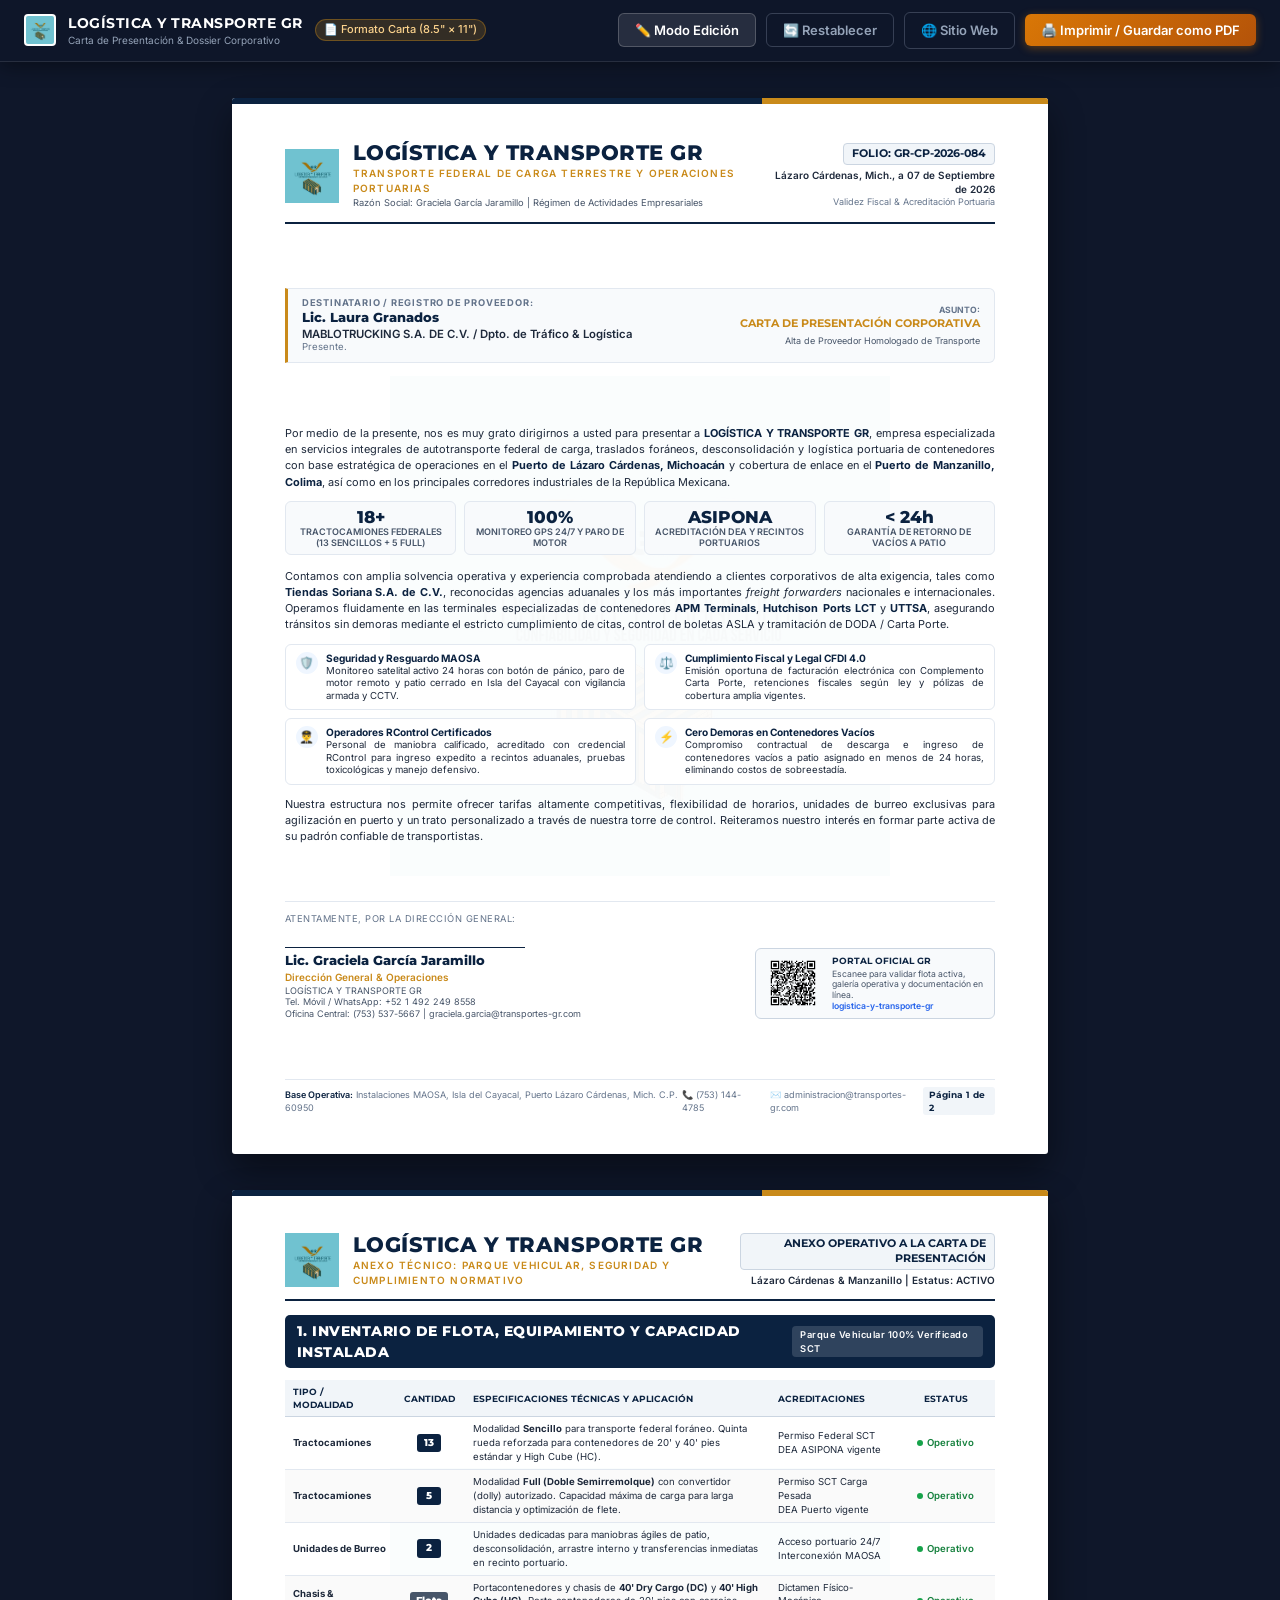
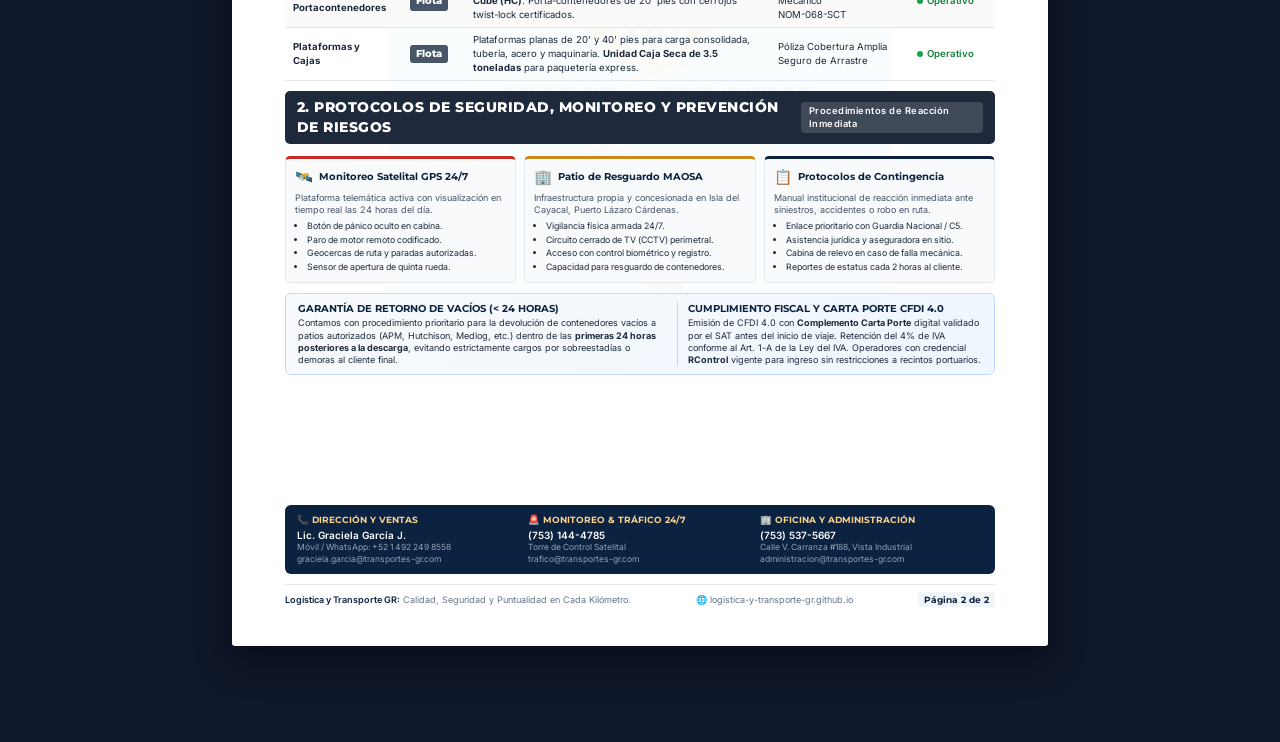
==== carta-presentacion.html @ 964f9970 "feat: agregar carta de presentacion corporativa y dossier operativo en formato carta para PDF" ====
<!DOCTYPE html>
<html lang="es">
<head>
  <meta charset="UTF-8">
  <meta name="viewport" content="width=device-width, initial-scale=1.0">
  <title>Carta de Presentación y Dossier Ejecutivo - Logística y Transporte GR</title>
  <link rel="preconnect" href="https://fonts.googleapis.com">
  <link rel="preconnect" href="https://fonts.gstatic.com" crossorigin>
  <link href="https://fonts.googleapis.com/css2?family=Inter:wght@300;400;500;600;700;800&family=Montserrat:wght@500;600;700;800;900&display=swap" rel="stylesheet">
  <style>
    /* =========================================================
       RESET & BASE SCREEN STYLES
       ========================================================= */
    *, *::before, *::after {
      box-sizing: border-box;
      margin: 0;
      padding: 0;
    }

    :root {
      --primary-navy: #0b2240;
      --primary-dark: #071527;
      --accent-gold: #c98a1a;
      --accent-gold-light: #fef3c7;
      --accent-red: #c92a2a;
      --slate-dark: #1e293b;
      --slate-medium: #475569;
      --slate-light: #64748b;
      --slate-border: #e2e8f0;
      --bg-light: #f8fafc;
      --bg-white: #ffffff;
      --font-heading: 'Montserrat', sans-serif;
      --font-body: 'Inter', -apple-system, BlinkMacSystemFont, 'Segoe UI', Roboto, sans-serif;
    }

    body {
      font-family: var(--font-body);
      color: var(--slate-dark);
      background-color: #0f172a;
      line-height: 1.45;
      font-size: 9.5pt;
      -webkit-font-smoothing: antialiased;
      -moz-osx-font-smoothing: grayscale;
      padding-bottom: 60px;
    }

    /* =========================================================
       FLOATING INTERACTIVE TOOLBAR (NO PRINT)
       ========================================================= */
    .toolbar-container {
      position: sticky;
      top: 0;
      z-index: 1000;
      background: rgba(15, 23, 42, 0.95);
      backdrop-filter: blur(12px);
      border-bottom: 1px solid rgba(255, 255, 255, 0.1);
      padding: 12px 24px;
      display: flex;
      justify-content: space-between;
      align-items: center;
      box-shadow: 0 4px 20px rgba(0,0,0,0.4);
    }

    .toolbar-brand {
      display: flex;
      align-items: center;
      gap: 12px;
      color: #ffffff;
    }

    .toolbar-brand img {
      height: 32px;
      border-radius: 4px;
      background: white;
      padding: 2px;
    }

    .toolbar-brand-text {
      font-family: var(--font-heading);
      font-weight: 700;
      font-size: 14px;
      letter-spacing: 0.5px;
    }

    .toolbar-brand-badge {
      font-size: 11px;
      background: rgba(201, 138, 26, 0.2);
      color: #fbd38d;
      border: 1px solid rgba(201, 138, 26, 0.4);
      padding: 2px 8px;
      border-radius: 12px;
      font-weight: 500;
    }

    .toolbar-actions {
      display: flex;
      align-items: center;
      gap: 10px;
    }

    .btn {
      display: inline-flex;
      align-items: center;
      gap: 8px;
      font-family: var(--font-body);
      font-size: 13px;
      font-weight: 600;
      padding: 8px 16px;
      border-radius: 6px;
      cursor: pointer;
      transition: all 0.2s ease;
      border: none;
      text-decoration: none;
    }

    .btn-primary {
      background: linear-gradient(135deg, #d97706 0%, #b45309 100%);
      color: #ffffff;
      box-shadow: 0 2px 8px rgba(217, 119, 6, 0.4);
    }

    .btn-primary:hover {
      background: linear-gradient(135deg, #f59e0b 0%, #d97706 100%);
      transform: translateY(-1px);
      box-shadow: 0 4px 12px rgba(217, 119, 6, 0.5);
    }

    .btn-secondary {
      background: rgba(255, 255, 255, 0.1);
      color: #ffffff;
      border: 1px solid rgba(255, 255, 255, 0.2);
    }

    .btn-secondary:hover {
      background: rgba(255, 255, 255, 0.18);
      border-color: rgba(255, 255, 255, 0.35);
    }

    .btn-outline {
      background: transparent;
      color: #94a3b8;
      border: 1px solid rgba(148, 163, 184, 0.3);
    }

    .btn-outline:hover {
      color: #ffffff;
      border-color: #ffffff;
    }

    .edit-mode-active {
      background: #16a34a !important;
      color: white !important;
      border-color: #22c55e !important;
    }

    /* =========================================================
       PAGE WRAPPER & LETTER SHEET SPECIFICATION
       ========================================================= */
    .document-viewport {
      display: flex;
      flex-direction: column;
      align-items: center;
      gap: 36px;
      padding: 36px 16px;
    }

    /* Exact US Letter dimensions: 8.5 in x 11 in (215.9mm x 279.4mm) */
    .sheet {
      width: 8.5in;
      height: 11in;
      min-height: 11in;
      max-height: 11in;
      background: var(--bg-white);
      box-shadow: 0 15px 35px rgba(0, 0, 0, 0.45);
      border-radius: 3px;
      position: relative;
      display: flex;
      flex-direction: column;
      box-sizing: border-box;
      padding: 0.45in 0.55in 0.4in 0.55in;
      overflow: hidden;
    }

    /* Elegant top decorative stripe */
    .sheet::before {
      content: '';
      position: absolute;
      top: 0;
      left: 0;
      right: 0;
      height: 6px;
      background: linear-gradient(90deg, var(--primary-navy) 0%, var(--primary-navy) 65%, var(--accent-gold) 65%, var(--accent-gold) 100%);
    }

    /* Watermark logo on background */
    .watermark {
      position: absolute;
      top: 50%;
      left: 50%;
      transform: translate(-50%, -50%);
      width: 500px;
      opacity: 0.028;
      pointer-events: none;
      z-index: 0;
    }

    .sheet-content {
      position: relative;
      z-index: 1;
      height: 100%;
      display: flex;
      flex-direction: column;
      justify-content: space-between;
    }

    /* =========================================================
       SHARED HEADER COMPONENT
       ========================================================= */
    .header-block {
      display: flex;
      justify-content: space-between;
      align-items: center;
      border-bottom: 2px solid var(--primary-navy);
      padding-bottom: 12px;
      margin-bottom: 14px;
    }

    .header-logo-group {
      display: flex;
      align-items: center;
      gap: 14px;
    }

    .header-logo {
      height: 54px;
      width: auto;
      object-fit: contain;
    }

    .header-company-info h1 {
      font-family: var(--font-heading);
      font-size: 16pt;
      font-weight: 800;
      color: var(--primary-navy);
      letter-spacing: 0.5px;
      line-height: 1.1;
    }

    .header-company-info .subtitle {
      font-size: 7.5pt;
      font-weight: 600;
      text-transform: uppercase;
      letter-spacing: 1.2px;
      color: var(--accent-gold);
      margin-top: 2px;
    }

    .header-company-info .regime {
      font-size: 7pt;
      color: var(--slate-medium);
      margin-top: 1px;
    }

    .header-meta {
      text-align: right;
      font-size: 7.5pt;
      line-height: 1.35;
      color: var(--slate-medium);
    }

    .header-meta .folio-badge {
      display: inline-block;
      font-family: var(--font-heading);
      font-weight: 700;
      font-size: 8pt;
      color: var(--primary-navy);
      background: #f1f5f9;
      border: 1px solid #cbd5e1;
      border-radius: 4px;
      padding: 3px 8px;
      margin-bottom: 4px;
    }

    .header-meta .date-text {
      color: var(--slate-dark);
      font-weight: 600;
    }

    /* =========================================================
       PAGE 1: CARTA FORMAL DE PRESENTACIÓN
       ========================================================= */
    .recipient-card {
      background: #f8fafc;
      border-left: 3px solid var(--accent-gold);
      border-top: 1px solid var(--slate-border);
      border-right: 1px solid var(--slate-border);
      border-bottom: 1px solid var(--slate-border);
      border-radius: 0 6px 6px 0;
      padding: 8px 14px;
      margin-bottom: 12px;
      display: flex;
      justify-content: space-between;
      align-items: center;
    }

    .recipient-info {
      font-size: 8.5pt;
      line-height: 1.3;
    }

    .recipient-info .title {
      font-size: 7pt;
      text-transform: uppercase;
      letter-spacing: 0.8px;
      font-weight: 700;
      color: var(--slate-light);
    }

    .recipient-info .name {
      font-family: var(--font-heading);
      font-size: 10pt;
      font-weight: 800;
      color: var(--primary-navy);
    }

    .recipient-info .company {
      font-weight: 600;
      color: var(--slate-dark);
    }

    .subject-badge {
      text-align: right;
      font-size: 7.5pt;
    }

    .subject-badge .label {
      font-size: 6.5pt;
      text-transform: uppercase;
      font-weight: 700;
      color: var(--slate-light);
    }

    .subject-badge .val {
      font-family: var(--font-heading);
      font-weight: 700;
      color: var(--accent-gold);
      font-size: 8pt;
    }

    /* Letter Body Typography */
    .letter-body {
      font-size: 8.2pt;
      line-height: 1.48;
      color: #1e293b;
      text-align: justify;
      display: flex;
      flex-direction: column;
      gap: 7px;
    }

    .letter-body p strong {
      color: var(--primary-navy);
      font-weight: 700;
    }

    /* Highlights 4-column strip */
    .metrics-strip {
      display: grid;
      grid-template-columns: repeat(4, 1fr);
      gap: 8px;
      margin: 4px 0 6px 0;
    }

    .metric-card {
      background: #f8fafc;
      border: 1px solid #e2e8f0;
      border-radius: 6px;
      padding: 6px 8px;
      text-align: center;
    }

    .metric-card .num {
      font-family: var(--font-heading);
      font-size: 13pt;
      font-weight: 800;
      color: var(--primary-navy);
      line-height: 1;
    }

    .metric-card .lbl {
      font-size: 6.8pt;
      font-weight: 600;
      color: var(--slate-medium);
      text-transform: uppercase;
      margin-top: 2px;
      line-height: 1.15;
    }

    /* Key Competencies 2-column Grid */
    .competencies-box {
      display: grid;
      grid-template-columns: 1fr 1fr;
      gap: 8px;
      margin: 4px 0;
    }

    .competency-item {
      display: flex;
      align-items: flex-start;
      gap: 8px;
      background: #ffffff;
      border: 1px solid #e2e8f0;
      border-radius: 6px;
      padding: 7px 10px;
    }

    .competency-icon {
      flex-shrink: 0;
      width: 22px;
      height: 22px;
      background: #eff6ff;
      color: var(--primary-navy);
      border-radius: 50%;
      display: flex;
      align-items: center;
      justify-content: center;
      font-size: 9pt;
      font-weight: bold;
    }

    .competency-text {
      font-size: 7.2pt;
      line-height: 1.3;
    }

    .competency-text strong {
      display: block;
      color: var(--primary-navy);
      font-size: 7.6pt;
      font-weight: 700;
    }

    /* Signature & Validation QR Section */
    .auth-section {
      display: flex;
      justify-content: space-between;
      align-items: flex-end;
      border-top: 1px solid var(--slate-border);
      padding-top: 10px;
      margin-top: 6px;
    }

    .signature-container {
      flex: 1;
    }

    .signature-statement {
      font-size: 7pt;
      color: var(--slate-light);
      margin-bottom: 22px;
      text-transform: uppercase;
      letter-spacing: 0.5px;
    }

    .signature-line {
      width: 240px;
      border-top: 1.5px solid var(--primary-navy);
      margin-bottom: 4px;
    }

    .signee-name {
      font-family: var(--font-heading);
      font-size: 9.5pt;
      font-weight: 800;
      color: var(--primary-navy);
    }

    .signee-title {
      font-size: 7.5pt;
      font-weight: 600;
      color: var(--accent-gold);
    }

    .signee-sub {
      font-size: 6.8pt;
      color: var(--slate-medium);
      line-height: 1.25;
    }

    .qr-verification-box {
      display: flex;
      align-items: center;
      gap: 12px;
      background: #f8fafc;
      border: 1px solid #cbd5e1;
      border-radius: 6px;
      padding: 6px 10px;
      max-width: 240px;
    }

    .qr-verification-box img {
      width: 54px;
      height: 54px;
      flex-shrink: 0;
    }

    .qr-info {
      font-size: 6.5pt;
      line-height: 1.25;
      color: var(--slate-medium);
    }

    .qr-info strong {
      display: block;
      font-family: var(--font-heading);
      color: var(--primary-navy);
      font-size: 7pt;
      margin-bottom: 2px;
      text-transform: uppercase;
    }

    /* =========================================================
       PAGE 2: DOSSIER TÉCNICO Y SEGURIDAD
       ========================================================= */
    .dossier-title-bar {
      display: flex;
      justify-content: space-between;
      align-items: center;
      background: var(--primary-navy);
      color: #ffffff;
      padding: 6px 12px;
      border-radius: 5px;
      margin-bottom: 12px;
    }

    .dossier-title-bar h2 {
      font-family: var(--font-heading);
      font-size: 10.5pt;
      font-weight: 800;
      letter-spacing: 0.5px;
      text-transform: uppercase;
    }

    .dossier-title-bar span {
      font-size: 7pt;
      font-weight: 600;
      background: rgba(255, 255, 255, 0.15);
      padding: 2px 8px;
      border-radius: 4px;
      letter-spacing: 0.5px;
    }

    .section-headline {
      display: flex;
      align-items: center;
      gap: 8px;
      font-family: var(--font-heading);
      font-size: 8.5pt;
      font-weight: 800;
      color: var(--primary-navy);
      text-transform: uppercase;
      letter-spacing: 0.5px;
      margin-bottom: 6px;
      border-left: 3px solid var(--accent-gold);
      padding-left: 6px;
    }

    /* Equipment Table */
    .fleet-table {
      width: 100%;
      border-collapse: collapse;
      font-size: 7.2pt;
      margin-bottom: 10px;
    }

    .fleet-table th {
      background: #f1f5f9;
      color: var(--primary-navy);
      font-family: var(--font-heading);
      font-weight: 700;
      text-align: left;
      padding: 5px 8px;
      border-bottom: 1.5px solid #cbd5e1;
      text-transform: uppercase;
      font-size: 6.8pt;
    }

    .fleet-table td {
      padding: 5px 8px;
      border-bottom: 1px solid #e2e8f0;
      vertical-align: middle;
    }

    .fleet-table tr:nth-child(even) td {
      background: #fafafa;
    }

    .fleet-table .qty-badge {
      font-family: var(--font-heading);
      font-weight: 800;
      color: #ffffff;
      background: var(--primary-navy);
      padding: 2px 6px;
      border-radius: 3px;
      font-size: 7.5pt;
      display: inline-block;
      min-width: 24px;
      text-align: center;
    }

    .fleet-table .status-active {
      display: inline-flex;
      align-items: center;
      gap: 4px;
      color: #15803d;
      font-weight: 600;
    }

    .fleet-table .status-active::before {
      content: '';
      width: 6px;
      height: 6px;
      border-radius: 50%;
      background: #16a34a;
    }

    /* Protocols 3-column Grid */
    .protocols-grid {
      display: grid;
      grid-template-columns: repeat(3, 1fr);
      gap: 8px;
      margin-bottom: 10px;
    }

    .protocol-card {
      background: #f8fafc;
      border: 1px solid #e2e8f0;
      border-top: 3px solid var(--primary-navy);
      border-radius: 5px;
      padding: 8px 9px;
    }

    .protocol-card.accent {
      border-top-color: var(--accent-gold);
    }

    .protocol-card.security {
      border-top-color: var(--accent-red);
    }

    .protocol-header {
      display: flex;
      align-items: center;
      gap: 6px;
      margin-bottom: 4px;
    }

    .protocol-header .icon {
      font-size: 11pt;
    }

    .protocol-header h4 {
      font-family: var(--font-heading);
      font-size: 7.8pt;
      font-weight: 700;
      color: var(--primary-navy);
      line-height: 1.1;
    }

    .protocol-card p {
      font-size: 6.8pt;
      color: var(--slate-medium);
      line-height: 1.35;
      margin-top: 2px;
    }

    .protocol-card ul {
      margin-top: 4px;
      padding-left: 12px;
      font-size: 6.6pt;
      color: var(--slate-dark);
      line-height: 1.3;
    }

    .protocol-card ul li {
      margin-bottom: 2px;
    }

    /* Compliance & Operations Banner */
    .compliance-banner {
      background: linear-gradient(135deg, #f8fafc 0%, #eff6ff 100%);
      border: 1px solid #bfdbfe;
      border-radius: 6px;
      padding: 8px 12px;
      margin-bottom: 10px;
      display: grid;
      grid-template-columns: 1.2fr 1fr;
      gap: 12px;
      align-items: center;
    }

    .compliance-item {
      font-size: 6.8pt;
      line-height: 1.35;
      color: var(--slate-dark);
    }

    .compliance-item h5 {
      font-family: var(--font-heading);
      font-size: 7.5pt;
      font-weight: 700;
      color: var(--primary-navy);
      text-transform: uppercase;
      margin-bottom: 2px;
    }

    /* Emergency Contacts Grid */
    .contacts-grid {
      display: grid;
      grid-template-columns: repeat(3, 1fr);
      gap: 8px;
      background: #0b2240;
      color: #ffffff;
      padding: 9px 12px;
      border-radius: 6px;
      margin-top: auto;
    }

    .contact-col {
      font-size: 6.8pt;
      line-height: 1.35;
    }

    .contact-col .role {
      font-family: var(--font-heading);
      font-size: 7pt;
      font-weight: 700;
      color: #fbd38d;
      text-transform: uppercase;
      margin-bottom: 2px;
      display: flex;
      align-items: center;
      gap: 4px;
    }

    .contact-col .val {
      font-size: 7.5pt;
      font-weight: 600;
      color: #ffffff;
    }

    .contact-col .sub {
      color: #94a3b8;
      font-size: 6.4pt;
    }

    /* =========================================================
       FOOTER COMPONENT (BOTH PAGES)
       ========================================================= */
    .sheet-footer {
      border-top: 1px solid var(--slate-border);
      padding-top: 7px;
      margin-top: 10px;
      display: flex;
      justify-content: space-between;
      align-items: center;
      font-size: 6.8pt;
      color: var(--slate-light);
    }

    .sheet-footer strong {
      color: var(--primary-navy);
      font-weight: 600;
    }

    .footer-links {
      display: flex;
      gap: 12px;
    }

    .footer-links a {
      color: var(--slate-light);
      text-decoration: none;
    }

    .page-number {
      font-family: var(--font-heading);
      font-weight: 700;
      color: var(--primary-navy);
      background: #f1f5f9;
      padding: 1px 6px;
      border-radius: 3px;
    }

    /* =========================================================
       INLINE EDITABLE STYLING
       ========================================================= */
    [contenteditable="true"] {
      outline: 1.5px dashed #3b82f6 !important;
      background-color: rgba(59, 130, 246, 0.05) !important;
      border-radius: 3px;
      padding: 1px 4px;
      cursor: text;
    }

    /* =========================================================
       PRINT CONFIGURATION (EXACT 2 PAGES LETTER NO MARGIN BLEED)
       ========================================================= */
    @media print {
      @page {
        size: letter portrait;
        margin: 0;
      }

      html, body {
        background: #ffffff !important;
        margin: 0 !important;
        padding: 0 !important;
        width: 8.5in !important;
        height: auto !important;
        -webkit-print-color-adjust: exact !important;
        print-color-adjust: exact !important;
      }

      .no-print {
        display: none !important;
      }

      .document-viewport {
        padding: 0 !important;
        gap: 0 !important;
        width: 8.5in !important;
      }

      .sheet {
        width: 8.5in !important;
        height: 11in !important;
        min-height: 11in !important;
        max-height: 11in !important;
        box-shadow: none !important;
        border-radius: 0 !important;
        page-break-after: always !important;
        page-break-inside: avoid !important;
        padding: 0.45in 0.55in 0.4in 0.55in !important;
        margin: 0 !important;
        overflow: hidden !important;
      }

      .sheet:last-of-type {
        page-break-after: auto !important;
      }

      [contenteditable="true"] {
        outline: none !important;
        background-color: transparent !important;
        padding: 0 !important;
      }
    }
  </style>
</head>
<body>

  <!-- =========================================================
       FLOATING INTERACTIVE CONTROLS (NO PRINT)
       ========================================================= -->
  <header class="toolbar-container no-print">
    <div class="toolbar-brand">
      <img src="images/LOGO.jpg" alt="Logo GR">
      <div>
        <div class="toolbar-brand-text">LOGÍSTICA Y TRANSPORTE GR</div>
        <div style="font-size: 10px; color: #94a3b8;">Carta de Presentación &amp; Dossier Corporativo</div>
      </div>
      <span class="toolbar-brand-badge">📄 Formato Carta (8.5&quot; × 11&quot;)</span>
    </div>

    <div class="toolbar-actions">
      <button id="btn-edit" class="btn btn-secondary" onclick="toggleEditMode()" title="Haga clic para editar datos de cliente, fecha o folio directamente en pantalla">
        ✏️ Modo Edición
      </button>
      <button class="btn btn-outline" onclick="resetToDefaults()" title="Restablecer textos por defecto">
        🔄 Restablecer
      </button>
      <a href="https://logistica-y-transporte-gr.github.io/LOGISTICA-Y-TRANSPORTE-GR/" target="_blank" class="btn btn-outline" title="Visitar sitio oficial">
        🌐 Sitio Web
      </a>
      <button class="btn btn-primary" onclick="window.print()" title="Imprimir en hoja membretada o Guardar como PDF">
        🖨️ Imprimir / Guardar como PDF
      </button>
    </div>
  </header>

  <!-- =========================================================
       DOCUMENT CONTAINER
       ========================================================= -->
  <main class="document-viewport">

    <!-- =======================================================
         PÁGINA 1: CARTA FORMAL DE PRESENTACIÓN
         ======================================================= -->
    <article class="sheet" id="page-1">
      <img src="images/LOGO.jpg" class="watermark" alt="Marca de agua">
      <div class="sheet-content">

        <!-- HEADER INSTITUCIONAL -->
        <header class="header-block">
          <div class="header-logo-group">
            <img src="images/LOGO.jpg" alt="Logo GR" class="header-logo">
            <div class="header-company-info">
              <h1>LOGÍSTICA Y TRANSPORTE GR</h1>
              <div class="subtitle">Transporte Federal de Carga Terrestre y Operaciones Portuarias</div>
              <div class="regime">Razón Social: Graciela García Jaramillo | Régimen de Actividades Empresariales</div>
            </div>
          </div>
          <div class="header-meta">
            <div><span class="folio-badge editable" id="doc-folio">FOLIO: GR-CP-2026-084</span></div>
            <div class="date-text editable" id="doc-date">Lázaro Cárdenas, Mich., a 07 de Septiembre de 2026</div>
            <div style="font-size: 6.8pt; color: #64748b;">Validez Fiscal &amp; Acreditación Portuaria</div>
          </div>
        </header>

        <!-- DESTINATARIO Y ASUNTO -->
        <section class="recipient-card">
          <div class="recipient-info">
            <div class="title">Destinatario / Registro de Proveedor:</div>
            <div class="name editable" id="doc-recipient-name">Lic. Laura Granados</div>
            <div class="company editable" id="doc-recipient-company">MABLOTRUCKING S.A. DE C.V. / Dpto. de Tráfico &amp; Logística</div>
            <div style="font-size: 7.2pt; color: #64748b;" class="editable" id="doc-recipient-address">Presente.</div>
          </div>
          <div class="subject-badge">
            <div class="label">Asunto:</div>
            <div class="val">CARTA DE PRESENTACIÓN CORPORATIVA</div>
            <div style="font-size: 6.8pt; color: #475569; margin-top: 2px;">Alta de Proveedor Homologado de Transporte</div>
          </div>
        </section>

        <!-- CUERPO DE LA CARTA -->
        <section class="letter-body">
          <p>
            Por medio de la presente, nos es muy grato dirigirnos a usted para presentar a <strong>LOGÍSTICA Y TRANSPORTE GR</strong>, empresa especializada en servicios integrales de autotransporte federal de carga, traslados foráneos, desconsolidación y logística portuaria de contenedores con base estratégica de operaciones en el <strong>Puerto de Lázaro Cárdenas, Michoacán</strong> y cobertura de enlace en el <strong>Puerto de Manzanillo, Colima</strong>, así como en los principales corredores industriales de la República Mexicana.
          </p>

          <!-- MÉTRICAS DE CAPACIDAD -->
          <div class="metrics-strip">
            <div class="metric-card">
              <div class="num">18+</div>
              <div class="lbl">Tractocamiones Federales (13 Sencillos + 5 Full)</div>
            </div>
            <div class="metric-card">
              <div class="num">100%</div>
              <div class="lbl">Monitoreo GPS 24/7 y Paro de Motor</div>
            </div>
            <div class="metric-card">
              <div class="num">ASIPONA</div>
              <div class="lbl">Acreditación DEA y Recintos Portuarios</div>
            </div>
            <div class="metric-card">
              <div class="num">&lt; 24h</div>
              <div class="lbl">Garantía de Retorno de Vacíos a Patio</div>
            </div>
          </div>

          <p>
            Contamos con amplia solvencia operativa y experiencia comprobada atendiendo a clientes corporativos de alta exigencia, tales como <strong>Tiendas Soriana S.A. de C.V.</strong>, reconocidas agencias aduanales y los más importantes <em>freight forwarders</em> nacionales e internacionales. Operamos fluidamente en las terminales especializadas de contenedores <strong>APM Terminals</strong>, <strong>Hutchison Ports LCT</strong> y <strong>UTTSA</strong>, asegurando tránsitos sin demoras mediante el estricto cumplimiento de citas, control de boletas ASLA y tramitación de DODA / Carta Porte.
          </p>

          <!-- PILARES OPERATIVOS -->
          <div class="competencies-box">
            <div class="competency-item">
              <div class="competency-icon">🛡️</div>
              <div class="competency-text">
                <strong>Seguridad y Resguardo MAOSA</strong>
                Monitoreo satelital activo 24 horas con botón de pánico, paro de motor remoto y patio cerrado en Isla del Cayacal con vigilancia armada y CCTV.
              </div>
            </div>
            <div class="competency-item">
              <div class="competency-icon">⚖️</div>
              <div class="competency-text">
                <strong>Cumplimiento Fiscal y Legal CFDI 4.0</strong>
                Emisión oportuna de facturación electrónica con Complemento Carta Porte, retenciones fiscales según ley y pólizas de cobertura amplia vigentes.
              </div>
            </div>
            <div class="competency-item">
              <div class="competency-icon">👨‍✈️</div>
              <div class="competency-text">
                <strong>Operadores RControl Certificados</strong>
                Personal de maniobra calificado, acreditado con credencial RControl para ingreso expedito a recintos aduanales, pruebas toxicológicas y manejo defensivo.
              </div>
            </div>
            <div class="competency-item">
              <div class="competency-icon">⚡</div>
              <div class="competency-text">
                <strong>Cero Demoras en Contenedores Vacíos</strong>
                Compromiso contractual de descarga e ingreso de contenedores vacíos a patio asignado en menos de 24 horas, eliminando costos de sobreestadía.
              </div>
            </div>
          </div>

          <p>
            Nuestra estructura nos permite ofrecer tarifas altamente competitivas, flexibilidad de horarios, unidades de burreo exclusivas para agilización en puerto y un trato personalizado a través de nuestra torre de control. Reiteramos nuestro interés en formar parte activa de su padrón confiable de transportistas.
          </p>
        </section>

        <!-- AUTENTICACIÓN, FIRMA Y QR -->
        <section class="auth-section">
          <div class="signature-container">
            <div class="signature-statement">Atentamente, por la Dirección General:</div>
            <div class="signature-line"></div>
            <div class="signee-name">Lic. Graciela García Jaramillo</div>
            <div class="signee-title">Dirección General &amp; Operaciones</div>
            <div class="signee-sub">
              LOGÍSTICA Y TRANSPORTE GR<br>
              Tel. Móvil / WhatsApp: +52 1 492 249 8558<br>
              Oficina Central: (753) 537-5667 | graciela.garcia@transportes-gr.com
            </div>
          </div>

          <div class="qr-verification-box">
            <img src="images/qr-sitio-web.svg" alt="Código QR Validación">
            <div class="qr-info">
              <strong>Portal Oficial GR</strong>
              Escanee para validar flota activa, galería operativa y documentación en línea.<br>
              <span style="color: #2563eb; font-weight: 600;">logistica-y-transporte-gr</span>
            </div>
          </div>
        </section>

        <!-- PIE DE PÁGINA -->
        <footer class="sheet-footer">
          <div>
            <strong>Base Operativa:</strong> Instalaciones MAOSA, Isla del Cayacal, Puerto Lázaro Cárdenas, Mich. C.P. 60950
          </div>
          <div class="footer-links">
            <span>📞 (753) 144-4785</span>
            <span>✉️ administracion@transportes-gr.com</span>
          </div>
          <div class="page-number">Página 1 de 2</div>
        </footer>

      </div>
    </article>

    <!-- =======================================================
         PÁGINA 2: DOSSIER TÉCNICO, FLOTA Y PROTOCOLOS
         ======================================================= -->
    <article class="sheet" id="page-2">
      <img src="images/LOGO.jpg" class="watermark" alt="Marca de agua">
      <div class="sheet-content">

        <!-- HEADER INSTITUCIONAL PÁGINA 2 -->
        <header class="header-block">
          <div class="header-logo-group">
            <img src="images/LOGO.jpg" alt="Logo GR" class="header-logo">
            <div class="header-company-info">
              <h1>LOGÍSTICA Y TRANSPORTE GR</h1>
              <div class="subtitle">Anexo Técnico: Parque Vehicular, Seguridad y Cumplimiento Normativo</div>
            </div>
          </div>
          <div class="header-meta">
            <div class="folio-badge">ANEXO OPERATIVO A LA CARTA DE PRESENTACIÓN</div>
            <div class="date-text">Lázaro Cárdenas &amp; Manzanillo | Estatus: ACTIVO</div>
          </div>
        </header>

        <!-- BARRA DE TÍTULO DE DOSSIER -->
        <div class="dossier-title-bar">
          <h2>1. Inventario de Flota, Equipamiento y Capacidad Instalada</h2>
          <span>Parque Vehicular 100% Verificado SCT</span>
        </div>

        <!-- TABLA DE EQUIPO -->
        <table class="fleet-table">
          <thead>
            <tr>
              <th style="width: 14%;">Tipo / Modalidad</th>
              <th style="width: 10%; text-align: center;">Cantidad</th>
              <th style="width: 44%;">Especificaciones Técnicas y Aplicación</th>
              <th style="width: 18%;">Acreditaciones</th>
              <th style="width: 14%; text-align: center;">Estatus</th>
            </tr>
          </thead>
          <tbody>
            <tr>
              <td><strong>Tractocamiones</strong></td>
              <td style="text-align: center;"><span class="qty-badge">13</span></td>
              <td>Modalidad <strong>Sencillo</strong> para transporte federal foráneo. Quinta rueda reforzada para contenedores de 20' y 40' pies estándar y High Cube (HC).</td>
              <td>Permiso Federal SCT<br>DEA ASIPONA vigente</td>
              <td style="text-align: center;"><span class="status-active">Operativo</span></td>
            </tr>
            <tr>
              <td><strong>Tractocamiones</strong></td>
              <td style="text-align: center;"><span class="qty-badge">5</span></td>
              <td>Modalidad <strong>Full (Doble Semirremolque)</strong> con convertidor (dolly) autorizado. Capacidad máxima de carga para larga distancia y optimización de flete.</td>
              <td>Permiso SCT Carga Pesada<br>DEA Puerto vigente</td>
              <td style="text-align: center;"><span class="status-active">Operativo</span></td>
            </tr>
            <tr>
              <td><strong>Unidades de Burreo</strong></td>
              <td style="text-align: center;"><span class="qty-badge">2</span></td>
              <td>Unidades dedicadas para maniobras ágiles de patio, desconsolidación, arrastre interno y transferencias inmediatas en recinto portuario.</td>
              <td>Acceso portuario 24/7<br>Interconexión MAOSA</td>
              <td style="text-align: center;"><span class="status-active">Operativo</span></td>
            </tr>
            <tr>
              <td><strong>Chasis &amp; Portacontenedores</strong></td>
              <td style="text-align: center;"><span class="qty-badge" style="background:#475569;">Flota</span></td>
              <td>Portacontenedores y chasis de <strong>40' Dry Cargo (DC)</strong> y <strong>40' High Cube (HC)</strong>. Porta-contenedores de 20' pies con cerrojos twist-lock certificados.</td>
              <td>Dictamen Físico-Mecánico<br>NOM-068-SCT</td>
              <td style="text-align: center;"><span class="status-active">Operativo</span></td>
            </tr>
            <tr>
              <td><strong>Plataformas y Cajas</strong></td>
              <td style="text-align: center;"><span class="qty-badge" style="background:#475569;">Flota</span></td>
              <td>Plataformas planas de 20' y 40' pies para carga consolidada, tubería, acero y maquinaria. <strong>Unidad Caja Seca de 3.5 toneladas</strong> para paquetería express.</td>
              <td>Póliza Cobertura Amplia<br>Seguro de Arrastre</td>
              <td style="text-align: center;"><span class="status-active">Operativo</span></td>
            </tr>
          </tbody>
        </table>

        <!-- BARRA DE SEGURIDAD -->
        <div class="dossier-title-bar" style="background: #1e293b;">
          <h2>2. Protocolos de Seguridad, Monitoreo y Prevención de Riesgos</h2>
          <span>Procedimientos de Reacción Inmediata</span>
        </div>

        <!-- TARJETAS DE PROTOCOLO -->
        <div class="protocols-grid">
          <div class="protocol-card security">
            <div class="protocol-header">
              <span class="icon">🛰️</span>
              <h4>Monitoreo Satelital GPS 24/7</h4>
            </div>
            <p>Plataforma telemática activa con visualización en tiempo real las 24 horas del día.</p>
            <ul>
              <li>Botón de pánico oculto en cabina.</li>
              <li>Paro de motor remoto codificado.</li>
              <li>Geocercas de ruta y paradas autorizadas.</li>
              <li>Sensor de apertura de quinta rueda.</li>
            </ul>
          </div>

          <div class="protocol-card accent">
            <div class="protocol-header">
              <span class="icon">🏢</span>
              <h4>Patio de Resguardo MAOSA</h4>
            </div>
            <p>Infraestructura propia y concesionada en Isla del Cayacal, Puerto Lázaro Cárdenas.</p>
            <ul>
              <li>Vigilancia física armada 24/7.</li>
              <li>Circuito cerrado de TV (CCTV) perimetral.</li>
              <li>Acceso con control biométrico y registro.</li>
              <li>Capacidad para resguardo de contenedores.</li>
            </ul>
          </div>

          <div class="protocol-card">
            <div class="protocol-header">
              <span class="icon">📋</span>
              <h4>Protocolos de Contingencia</h4>
            </div>
            <p>Manual institucional de reacción inmediata ante siniestros, accidentes o robo en ruta.</p>
            <ul>
              <li>Enlace prioritario con Guardia Nacional / C5.</li>
              <li>Asistencia jurídica y aseguradora en sitio.</li>
              <li>Cabina de relevo en caso de falla mecánica.</li>
              <li>Reportes de estatus cada 2 horas al cliente.</li>
            </ul>
          </div>
        </div>

        <!-- CUMPLIMIENTO FISCAL, REGULATORIO Y RETORNO DE VACÍOS -->
        <div class="compliance-banner">
          <div class="compliance-item">
            <h5>Garantía de Retorno de Vacíos (&lt; 24 Horas)</h5>
            Contamos con procedimiento prioritario para la devolución de contenedores vacíos a patios autorizados (APM, Hutchison, Medlog, etc.) dentro de las <strong>primeras 24 horas posteriores a la descarga</strong>, evitando estrictamente cargos por sobreestadías o demoras al cliente final.
          </div>
          <div class="compliance-item" style="border-left: 1px solid #cbd5e1; padding-left: 10px;">
            <h5>Cumplimiento Fiscal y Carta Porte CFDI 4.0</h5>
            Emisión de CFDI 4.0 con <strong>Complemento Carta Porte</strong> digital validado por el SAT antes del inicio de viaje. Retención del 4% de IVA conforme al Art. 1-A de la Ley del IVA. Operadores con credencial <strong>RControl</strong> vigente para ingreso sin restricciones a recintos portuarios.
          </div>
        </div>

        <!-- CONTACTOS OPERATIVOS DIRECTOS -->
        <div class="contacts-grid">
          <div class="contact-col">
            <div class="role">📞 Dirección y Ventas</div>
            <div class="val">Lic. Graciela García J.</div>
            <div class="sub">Móvil / WhatsApp: +52 1 492 249 8558</div>
            <div class="sub">graciela.garcia@transportes-gr.com</div>
          </div>
          <div class="contact-col">
            <div class="role">🚨 Monitoreo &amp; Tráfico 24/7</div>
            <div class="val">(753) 144-4785</div>
            <div class="sub">Torre de Control Satelital</div>
            <div class="sub">trafico@transportes-gr.com</div>
          </div>
          <div class="contact-col">
            <div class="role">🏢 Oficina y Administración</div>
            <div class="val">(753) 537-5667</div>
            <div class="sub">Calle V. Carranza #188, Vista Industrial</div>
            <div class="sub">administracion@transportes-gr.com</div>
          </div>
        </div>

        <!-- PIE DE PÁGINA PÁGINA 2 -->
        <footer class="sheet-footer">
          <div>
            <strong>Logística y Transporte GR:</strong> Calidad, Seguridad y Puntualidad en Cada Kilómetro.
          </div>
          <div class="footer-links">
            <span>🌐 logistica-y-transporte-gr.github.io</span>
          </div>
          <div class="page-number">Página 2 de 2</div>
        </footer>

      </div>
    </article>

  </main>

  <!-- =========================================================
       JAVASCRIPT FOR INTERACTIVITY & LOCALSTORAGE PERSISTENCE
       ========================================================= */ -->
  <script>
    let isEditMode = false;
    const editableElements = [
      'doc-folio',
      'doc-date',
      'doc-recipient-name',
      'doc-recipient-company',
      'doc-recipient-address'
    ];

    // Load saved edits if any
    window.addEventListener('DOMContentLoaded', () => {
      editableElements.forEach(id => {
        const saved = localStorage.getItem('gr_letter_' + id);
        const el = document.getElementById(id);
        if (saved && el) {
          el.innerText = saved;
        }
      });
    });

    function toggleEditMode() {
      isEditMode = !isEditMode;
      const btn = document.getElementById('btn-edit');

      editableElements.forEach(id => {
        const el = document.getElementById(id);
        if (el) {
          el.contentEditable = isEditMode ? 'true' : 'false';
          if (isEditMode) {
            el.addEventListener('input', saveEdits);
          }
        }
      });

      if (isEditMode) {
        btn.classList.add('edit-mode-active');
        btn.innerHTML = '💾 Guardar Edición';
      } else {
        btn.classList.remove('edit-mode-active');
        btn.innerHTML = '✏️ Modo Edición';
      }
    }

    function saveEdits() {
      editableElements.forEach(id => {
        const el = document.getElementById(id);
        if (el) {
          localStorage.setItem('gr_letter_' + id, el.innerText.trim());
        }
      });
    }

    function resetToDefaults() {
      if (confirm('¿Desea restablecer los datos de la carta a los valores predeterminados?')) {
        editableElements.forEach(id => {
          localStorage.removeItem('gr_letter_' + id);
        });
        location.reload();
      }
    }
  </script>
</body>
</html>
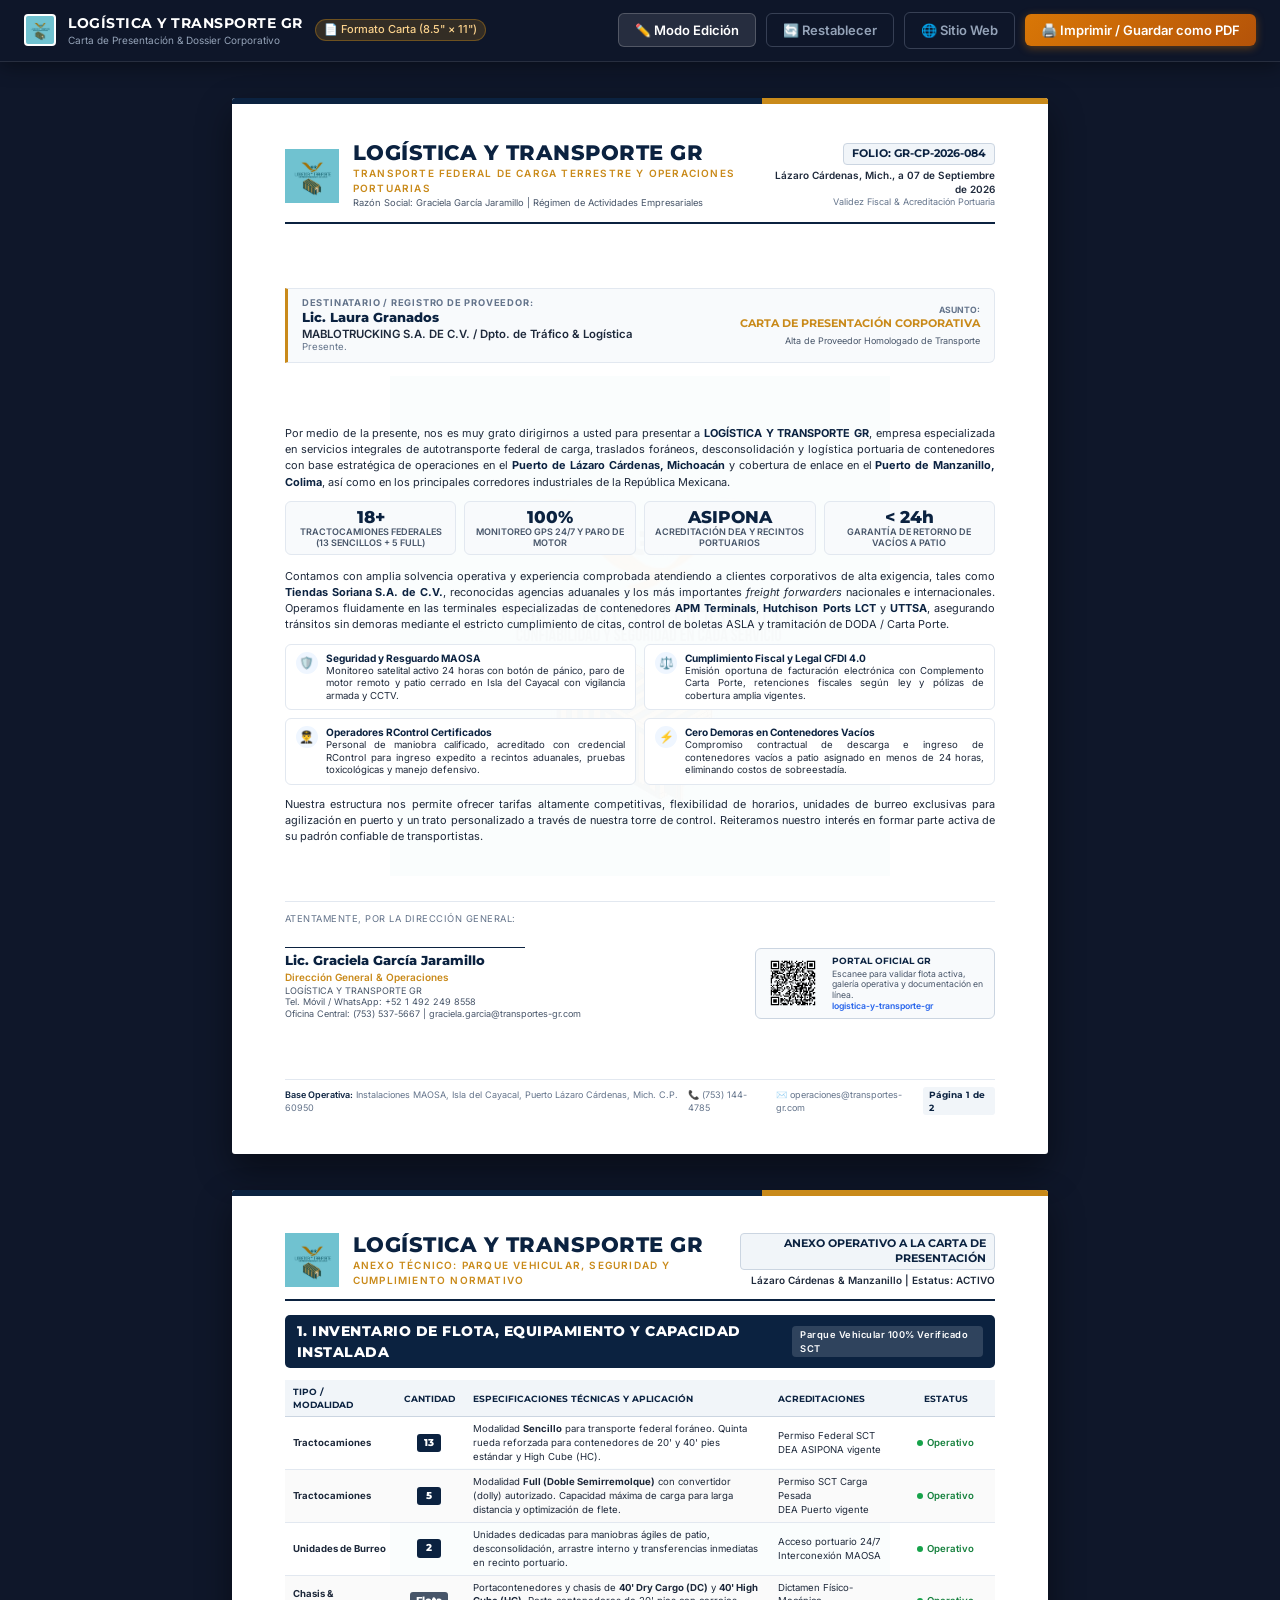
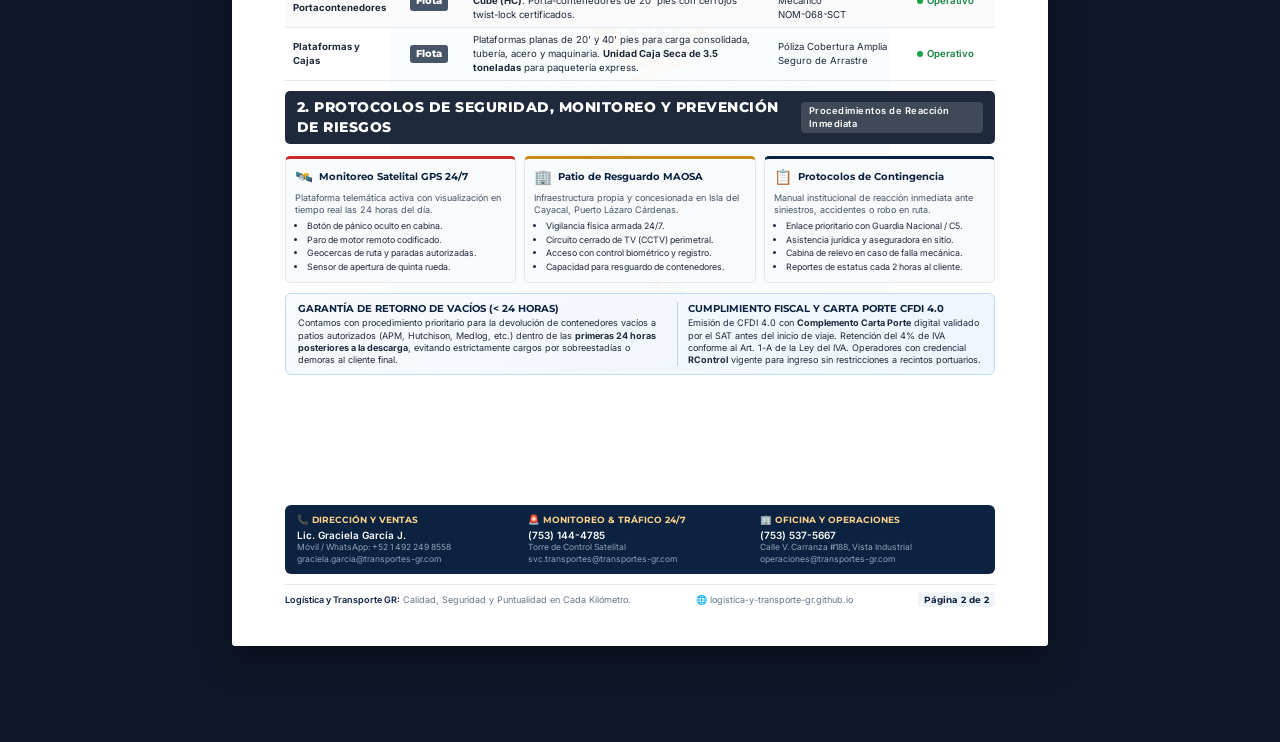
==== commit 4f110f3f: "fix: actualizar correos de contacto a svc.transportes y operaciones, y remover enlace publico de car" ====
--- a/carta-presentacion.html
+++ b/carta-presentacion.html
@@ -1031,7 +1031,7 @@
           </div>
           <div class="footer-links">
             <span>📞 (753) 144-4785</span>
-            <span>✉️ administracion@transportes-gr.com</span>
+            <span>✉️ operaciones@transportes-gr.com</span>
           </div>
           <div class="page-number">Página 1 de 2</div>
         </footer>
@@ -1192,13 +1192,13 @@
             <div class="role">🚨 Monitoreo &amp; Tráfico 24/7</div>
             <div class="val">(753) 144-4785</div>
             <div class="sub">Torre de Control Satelital</div>
-            <div class="sub">trafico@transportes-gr.com</div>
+            <div class="sub">svc.transportes@transportes-gr.com</div>
           </div>
           <div class="contact-col">
-            <div class="role">🏢 Oficina y Administración</div>
+            <div class="role">🏢 Oficina y Operaciones</div>
             <div class="val">(753) 537-5667</div>
             <div class="sub">Calle V. Carranza #188, Vista Industrial</div>
-            <div class="sub">administracion@transportes-gr.com</div>
+            <div class="sub">operaciones@transportes-gr.com</div>
           </div>
         </div>
 
